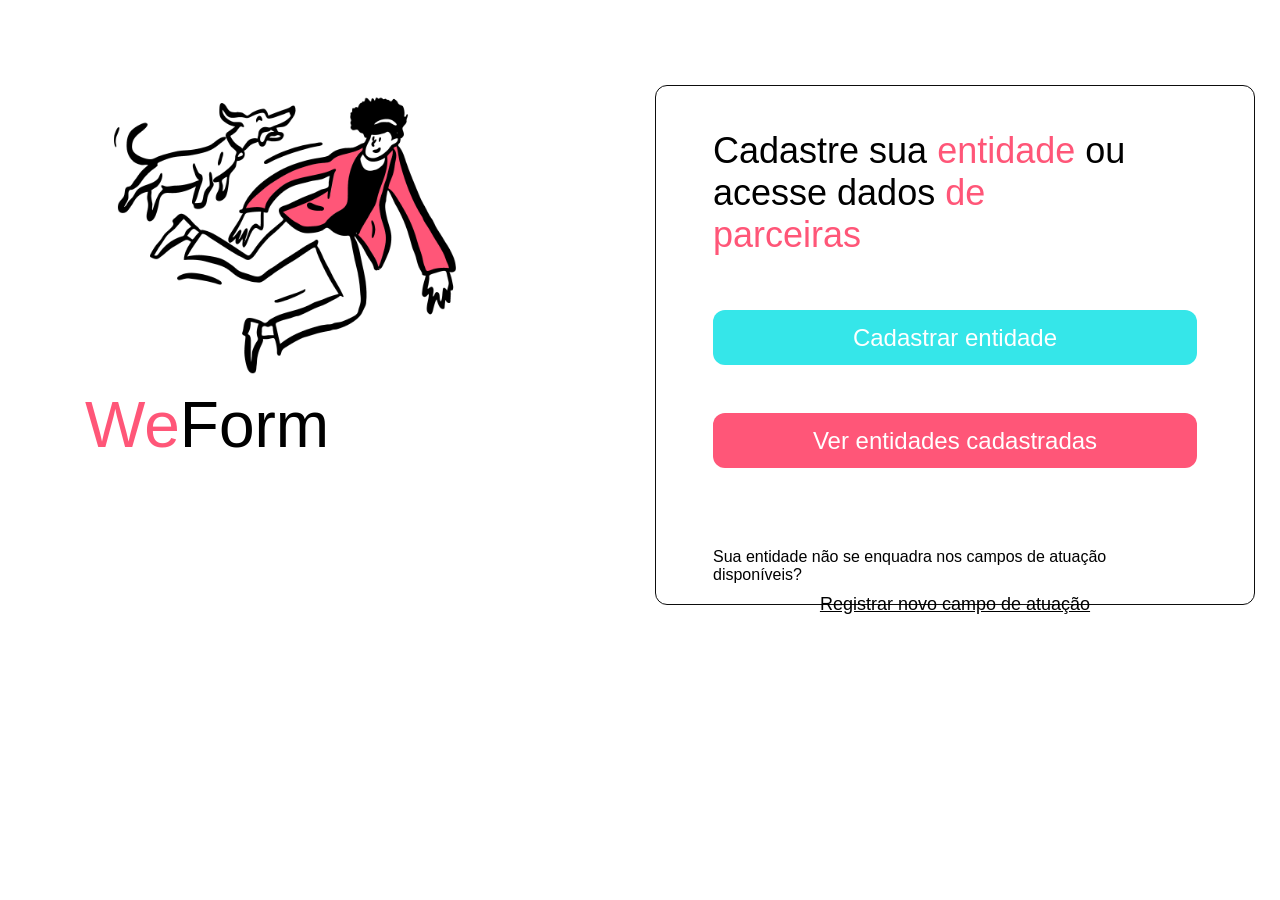
==== pagina-inicial.html @ 832e50ff "Correção de erros no código" ====
<!DOCTYPE html>
<html lang="pt-br">
  <head>
    <meta charset="UTF-8" />
    <meta name="viewport" content="width=device-width, initial-scale=1.0" />
    <title>Projeto Curso CSS</title>
    <link rel="stylesheet" href="style.css" />

    <link rel="preconnect" href="https://fonts.google.com/" />
    <link rel="preconnect" href="fonts.gstatic.com" crossorigin="" />
    <link rel="stylesheet" href="https://fonts.google.com/specimen/Roboto" />

    <link rel="stylesheet" href="assets/fontawesome/css/all.css" />
  </head>
  <body>
    <div class="content">
      <aside>
        <img src="assets/hero.png" alt="" srcset="" />

        <h1><span>We</span>Form</h1>
      </aside>

      <main>
        <h2>
          Cadastre sua <span>entidade</span> ou acesse dados
          <span>de parceiras</span>
        </h2>

        <div class="actions">
          <a href="cadastro-entidade.html">Cadastrar entidade</a>
          <a href="">Ver entidades cadastradas</a>
        </div>

        <footer>
          <p>Sua entidade não se enquadra nos campos de atuação disponíveis?</p>
          <a href="">Registrar novo campo de atuação</a>
        </footer>
      </main>
    </div>
  </body>
</html>
---- style.css ----
img {
  width: 400px;
  height: 300px;
}

:root {
  font-size: 62.5%;
  --default-color: 0.1rem solid rgba(0, 0, 0, 0.95);
}

* {
  margin: 0;
  padding: 0;
  box-sizing: border-box;
}

body {
  font-family: "Roboto", sans-serif;
  font-size: 1.4rem;
}

.content {
  display: grid;
  grid-template-areas:
    ". . . . ."
    ". hero . form ."
    ". hero . form ."
    ". . . . .";
  gap: 8.5rem;
}

main {
  grid-area: form;
}

aside {
  grid-area: hero;
}

aside h1 {
  font-size: 6.4rem;
  font-weight: 500;
  line-height: 7.5rem;
}

aside h1 span,
main h2 span {
  color: #ff5678;
}

main {
  width: 60rem;
  height: 52rem;
  border: var(--default-color);
  padding: 4.4rem 5.7rem;
  border-radius: 1.2rem;
  position: relative;
}

main h2 {
  max-width: 43rem;
  font-size: 3.6rem;
  font-weight: 500;
}

main footer p {
  font-size: 1.6rem;
  margin-top: 8rem;
}

main footer a {
  margin-top: 1rem;
  font-size: 1.8rem;
  display: block;
  text-align: center;
  color: black;
}

main form label {
  font-size: 1.8rem;
  font-weight: 400;
  text-transform: lowercase;
  margin-bottom: 0.5rem;
  margin-top: 1.5rem;
  display: block;
}

main .actions {
  display: flex;
  flex-flow: column wrap;
}

div .actions a:first-child {
  background-color: #35e6e9;
  height: 5.5rem;
  font-size: 2.4rem;
  border-radius: 1.2rem;
  text-decoration: none;
  display: flex;
  justify-content: center;
  align-items: center;
  color: #fff;
  margin-top: 5.4rem;
}

div .actions a:last-child {
  background-color: #ff5678;
  height: 5.5rem;
  font-size: 2.4rem;
  border-radius: 1.2rem;
  text-decoration: none;
  display: flex;
  justify-content: center;
  align-items: center;
  color: #fff;
  margin-top: 4.8rem;
}

main form input,
main form select {
  width: 48.9rem;
  height: 5.5rem;
  background: #fff;
  border: var(--default-color);
  border-radius: 1.2rem;
}

main form select {
  appearance: none;
}

main form .select-div {
  position: relative;
}

main form .select-div::after {
  top: 1.6rem;
  right: 1.6rem;
  position: absolute;
  z-index: 1;
  font-weight: 600;
  font-size: 2.2rem;
  content: "\f103";
  font-family: "Font Awesome 6 Free";
  color: #35e6e9;
}

main form input + button-type {
  position: absolute;
  right: -3.7rem;
  top: calc(1.5rem + 3rem);
  background-color: transparent;
  border: none;
  color: #35e6e9;
  font-size: 2.4rem;
  font-family: "Font Awesome 6 Free";
}

main header {
  display: flex;
  align-items: center;
  gap: 0 1.8rem;
}

main form .points {
  position: relative;
}

main header i {
  font-size: 2.6rem;
  color: #ff5678;
}

main label div select i {
  color: #35e6e9;
  font-size: 2.6rem;
}
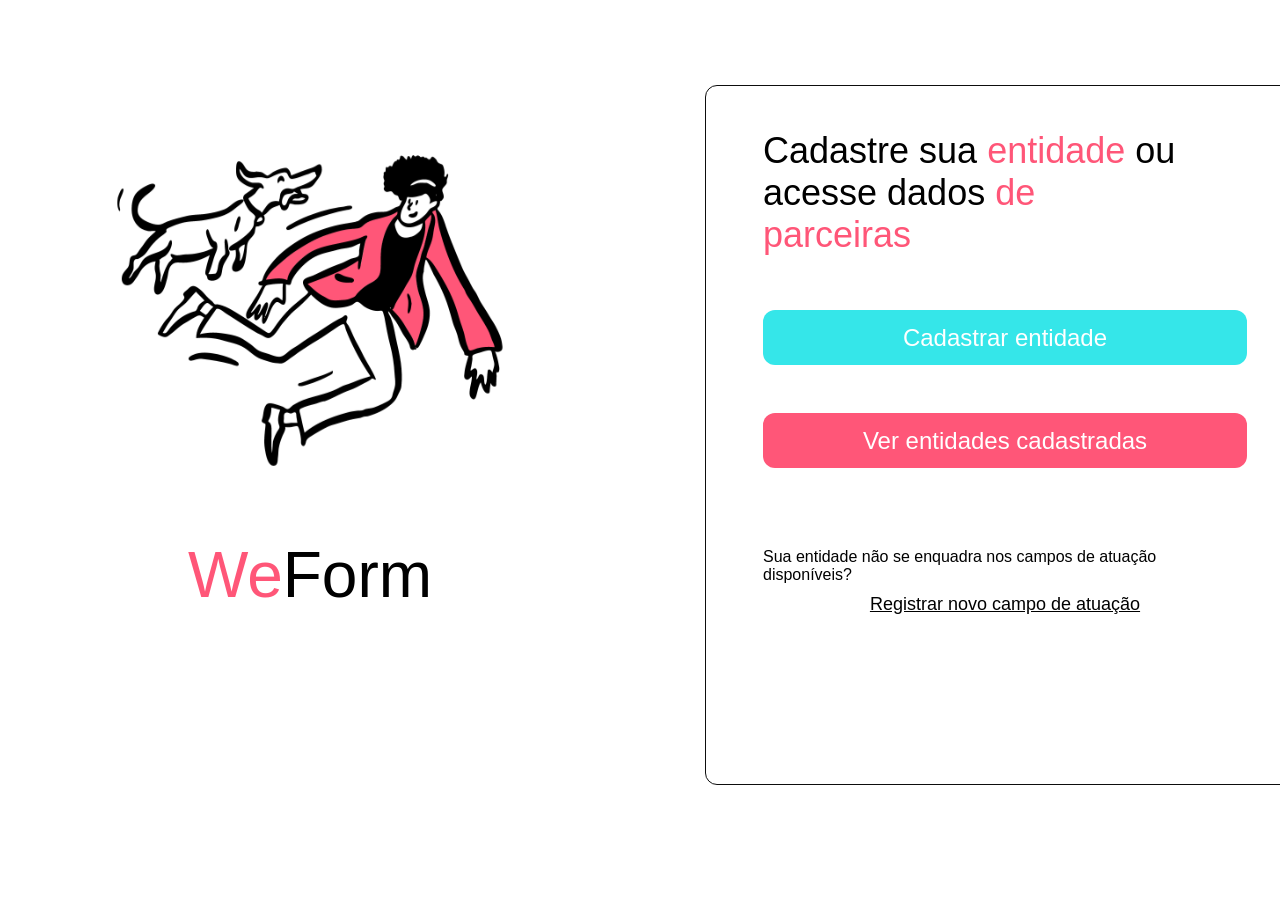
==== commit 21b98e70: "remoção da pasta docs" ====
--- a/pagina-inicial.html
+++ b/pagina-inicial.html
@@ -9,13 +9,12 @@
     <link rel="preconnect" href="https://fonts.google.com/" />
     <link rel="preconnect" href="fonts.gstatic.com" crossorigin="" />
     <link rel="stylesheet" href="https://fonts.google.com/specimen/Roboto" />
-
-    <link rel="stylesheet" href="assets/fontawesome/css/all.css" />
+    <link rel="stylesheet" href="https://cdnjs.cloudflare.com/ajax/libs/font-awesome/6.7.2/css/all.min.css" integrity="sha512-Evv84Mr4kqVGRNSgIGL/F/aIDqQb7xQ2vcrdIwxfjThSH8CSR7PBEakCr51Ck+w+/U6swU2Im1vVX0SVk9ABhg==" crossorigin="anonymous" referrerpolicy="no-referrer"/>
   </head>
   <body>
     <div class="content">
       <aside>
-        <img src="assets/hero.png" alt="" srcset="" />
+        <img src="assets/hero.svg" alt="" srcset="" />
 
         <h1><span>We</span>Form</h1>
       </aside>
--- a/style.css
+++ b/style.css
@@ -1,6 +1,7 @@
-img {
-  width: 400px;
-  height: 300px;
+* {
+  margin: 0;
+  padding: 0;
+  box-sizing: border-box;
 }
 
 :root {
@@ -8,10 +9,9 @@
   --default-color: 0.1rem solid rgba(0, 0, 0, 0.95);
 }
 
-* {
-  margin: 0;
-  padding: 0;
-  box-sizing: border-box;
+img {
+  width: 450px;
+  height: 450px;
 }
 
 body {
@@ -20,6 +20,8 @@
 }
 
 .content {
+  height: 100%;
+  width: 100%;
   display: grid;
   grid-template-areas:
     ". . . . ."
@@ -38,6 +40,7 @@
 }
 
 aside h1 {
+  text-align: center;
   font-size: 6.4rem;
   font-weight: 500;
   line-height: 7.5rem;
@@ -50,7 +53,7 @@
 
 main {
   width: 60rem;
-  height: 52rem;
+  height: 70rem;
   border: var(--default-color);
   padding: 4.4rem 5.7rem;
   border-radius: 1.2rem;
@@ -79,7 +82,6 @@
 main form label {
   font-size: 1.8rem;
   font-weight: 400;
-  text-transform: lowercase;
   margin-bottom: 0.5rem;
   margin-top: 1.5rem;
   display: block;
@@ -123,6 +125,7 @@
   background: #fff;
   border: var(--default-color);
   border-radius: 1.2rem;
+  padding: 1rem;
 }
 
 main form select {
@@ -140,14 +143,14 @@
   z-index: 1;
   font-weight: 600;
   font-size: 2.2rem;
-  content: "\f103";
+  content: "\f078";
   font-family: "Font Awesome 6 Free";
   color: #35e6e9;
 }
 
 main form input + button-type {
   position: absolute;
-  right: -3.7rem;
+  right: 1.6rem;
   top: calc(1.5rem + 3rem);
   background-color: transparent;
   border: none;
